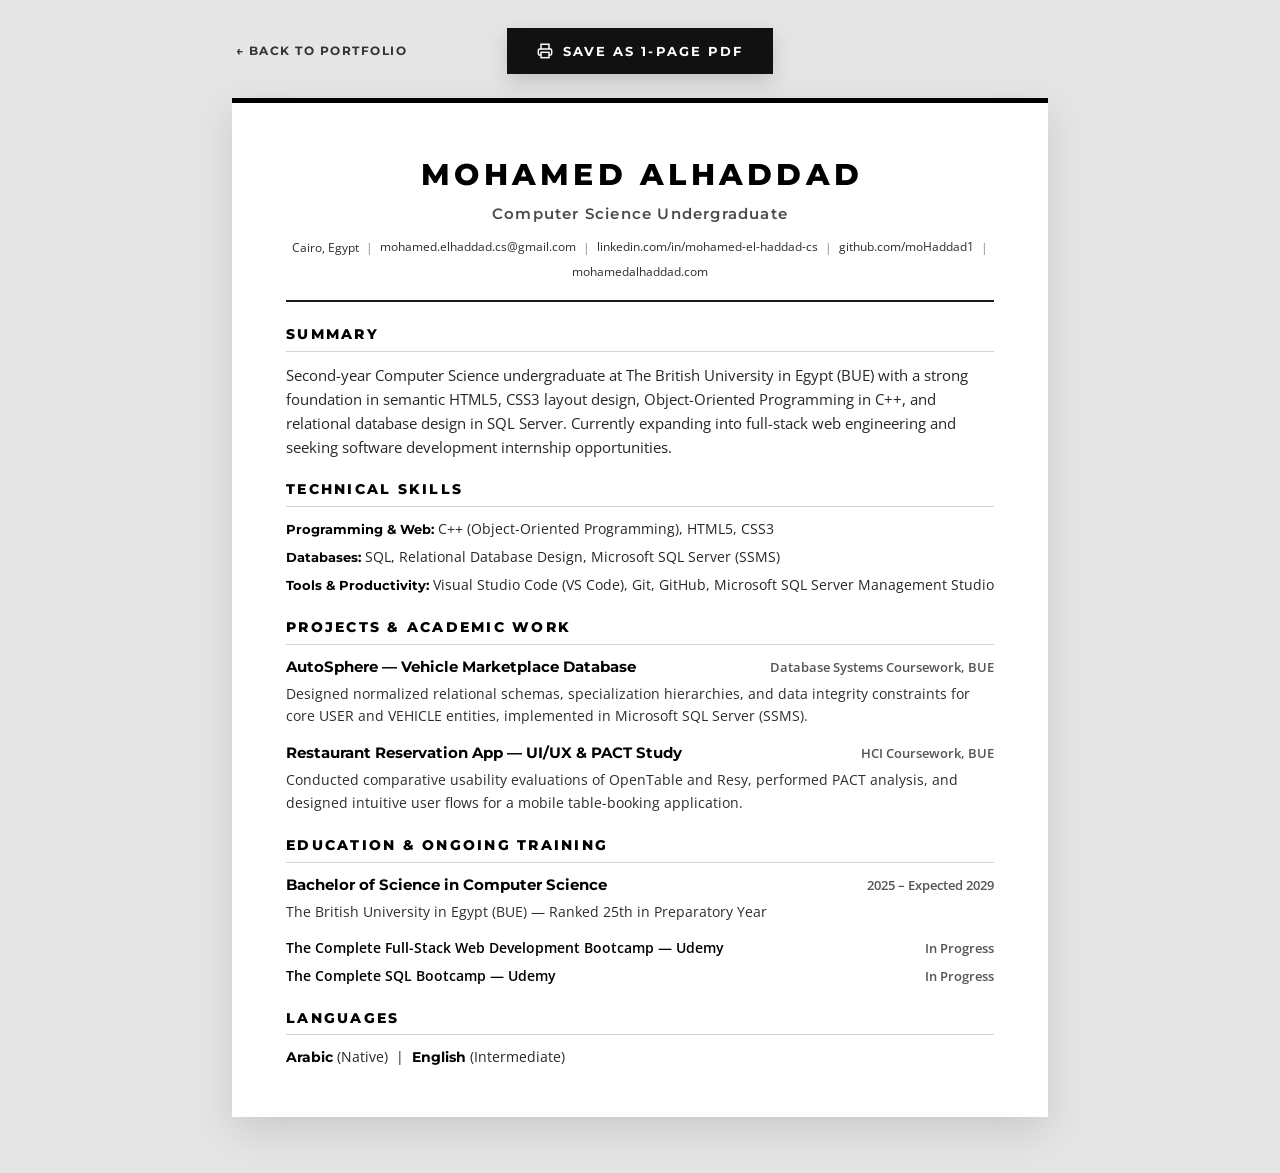
==== resume.html @ 69bde85a "Initial portfolio upload" ====
<!DOCTYPE html>
<html lang="en">
<head>
  <meta charset="UTF-8" />
  <meta name="viewport" content="width=device-width, initial-scale=1.0" />
  <meta
    name="description"
    content="Resume of Mohamed Alhaddad — Computer Science Undergraduate at The British University in Egypt (BUE)."
  />
  <meta name="author" content="Mohamed Alhaddad" />
  <title>Mohamed Alhaddad — Resume</title>

  <link rel="icon" type="image/svg+xml" href="favicon.svg" />

  <link rel="preconnect" href="https://fonts.googleapis.com" />
  <link rel="preconnect" href="https://fonts.gstatic.com" crossorigin />
  <link
    href="https://fonts.googleapis.com/css2?family=Montserrat:wght@600;700;800&family=Open+Sans:wght@400;500;600;700&display=swap"
    rel="stylesheet"
  />

  <link rel="stylesheet" href="css/resume.css" />
</head>
<body>
  <!-- Screen-Only Action Bar -->
  <div class="resume-toolbar">
    <a href="index.html" class="back-link">&larr; Back to Portfolio</a>
    <button type="button" class="print-btn" id="save-pdf-btn" onclick="window.print()">
      <svg viewBox="0 0 24 24" width="16" height="16" fill="none" stroke="currentColor" stroke-width="2.2" aria-hidden="true">
        <path d="M6 9V2h12v7" />
        <path d="M6 18H4a2 2 0 0 1-2-2v-5a2 2 0 0 1 2-2h16a2 2 0 0 1 2 2v5a2 2 0 0 1-2 2h-2" />
        <rect x="6" y="14" width="12" height="8" />
      </svg>
      <span>SAVE AS 1-PAGE PDF</span>
    </button>
  </div>

  <!-- Crisp 1-Page A4 / Letter Resume Sheet -->
  <main class="resume-sheet" aria-label="Mohamed Alhaddad Resume">
    <header class="resume-header">
      <h1 class="resume-name">MOHAMED ALHADDAD</h1>
      <p class="resume-role">Computer Science Undergraduate</p>
      <div class="resume-contact-line">
        <span>Cairo, Egypt</span>
        <span class="contact-sep" aria-hidden="true">|</span>
        <a href="mailto:mohamed.elhaddad.cs@gmail.com">mohamed.elhaddad.cs@gmail.com</a>
        <span class="contact-sep" aria-hidden="true">|</span>
        <a
          href="https://www.linkedin.com/in/mohamed-el-haddad-cs/"
          target="_blank"
          rel="noopener noreferrer"
        >
          linkedin.com/in/mohamed-el-haddad-cs
        </a>
        <span class="contact-sep" aria-hidden="true">|</span>
        <a
          href="https://github.com/moHaddad1"
          target="_blank"
          rel="noopener noreferrer"
        >
          github.com/moHaddad1
        </a>
        <span class="contact-sep" aria-hidden="true">|</span>
        <a
          href="https://mohamedalhaddad.com"
          target="_blank"
          rel="noopener noreferrer"
        >
          mohamedalhaddad.com
        </a>
      </div>
    </header>

    <!-- Summary -->
    <section class="resume-section" aria-labelledby="sec-summary">
      <h2 class="resume-section-title" id="sec-summary">Summary</h2>
      <p class="resume-summary">
        Second-year Computer Science undergraduate at The British University in Egypt (BUE) with a strong foundation in semantic HTML5, CSS3 layout design, Object-Oriented Programming in C++, and relational database design in SQL Server. Currently expanding into full-stack web engineering and seeking software development internship opportunities.
      </p>
    </section>

    <!-- Technical Skills -->
    <section class="resume-section" aria-labelledby="sec-skills">
      <h2 class="resume-section-title" id="sec-skills">Technical Skills</h2>
      <ul class="skills-list">
        <li>
          <strong>Programming &amp; Web:</strong> C++ (Object-Oriented Programming), HTML5, CSS3
        </li>
        <li>
          <strong>Databases:</strong> SQL, Relational Database Design, Microsoft SQL Server (SSMS)
        </li>
        <li>
          <strong>Tools &amp; Productivity:</strong> Visual Studio Code (VS Code), Git, GitHub, Microsoft SQL Server Management Studio
        </li>
      </ul>
    </section>

    <!-- Projects & Academic Work -->
    <section class="resume-section" aria-labelledby="sec-projects">
      <h2 class="resume-section-title" id="sec-projects">Projects &amp; Academic Work</h2>

      <article class="resume-entry">
        <div class="entry-header">
          <h3 class="entry-title">AutoSphere — Vehicle Marketplace Database</h3>
          <span class="entry-meta">Database Systems Coursework, BUE</span>
        </div>
        <p class="entry-desc">
          Designed normalized relational schemas, specialization hierarchies, and data integrity constraints for core USER and VEHICLE entities, implemented in Microsoft SQL Server (SSMS).
        </p>
      </article>

      <article class="resume-entry">
        <div class="entry-header">
          <h3 class="entry-title">Restaurant Reservation App — UI/UX &amp; PACT Study</h3>
          <span class="entry-meta">HCI Coursework, BUE</span>
        </div>
        <p class="entry-desc">
          Conducted comparative usability evaluations of OpenTable and Resy, performed PACT analysis, and designed intuitive user flows for a mobile table-booking application.
        </p>
      </article>
    </section>

    <!-- Education & Ongoing Training -->
    <section class="resume-section" aria-labelledby="sec-education">
      <h2 class="resume-section-title" id="sec-education">Education &amp; Ongoing Training</h2>

      <article class="resume-entry">
        <div class="entry-header">
          <h3 class="entry-title">Bachelor of Science in Computer Science</h3>
          <span class="entry-meta">2025 &ndash; Expected 2029</span>
        </div>
        <p class="entry-desc">
          The British University in Egypt (BUE) &mdash; Ranked 25th in Preparatory Year
        </p>
      </article>

      <ul class="training-list">
        <li class="training-item">
          <span class="training-title">The Complete Full-Stack Web Development Bootcamp &mdash; Udemy</span>
          <span class="training-meta">In Progress</span>
        </li>
        <li class="training-item">
          <span class="training-title">The Complete SQL Bootcamp &mdash; Udemy</span>
          <span class="training-meta">In Progress</span>
        </li>
      </ul>
    </section>

    <!-- Languages -->
    <section class="resume-section" aria-labelledby="sec-languages">
      <h2 class="resume-section-title" id="sec-languages">Languages</h2>
      <p class="resume-languages">
        <strong>Arabic</strong> (Native) &nbsp;|&nbsp; <strong>English</strong> (Intermediate)
      </p>
    </section>
  </main>
</body>
</html>
---- css/resume.css ----
/* ==========================================================================
   RESUME PAGE STYLESHEET — 1-PAGE PRINT-OPTIMIZED A4 / LETTER LAYOUT
   ========================================================================== */

*,
*::before,
*::after {
  box-sizing: border-box;
  margin: 0;
  padding: 0;
}

html {
  font-size: 16px;
}

body {
  font-family: 'Open Sans', -apple-system, BlinkMacSystemFont, sans-serif;
  background-color: #e5e5e5;
  color: #1a1a1a;
  line-height: 1.55;
  min-height: 100vh;
  padding: 28px 20px 56px;
  -webkit-font-smoothing: antialiased;
}

a {
  color: inherit;
  text-decoration: none;
}

/* ================= TOP ACTION TOOLBAR ================= */
.resume-toolbar {
  max-width: 816px;
  margin: 0 auto 24px;
  display: flex;
  align-items: center;
  justify-content: center;
  position: relative;
}

.back-link {
  position: absolute;
  left: 0;
  font-family: 'Montserrat', sans-serif;
  font-size: 0.78rem;
  font-weight: 700;
  letter-spacing: 0.12em;
  text-transform: uppercase;
  color: #333333;
  padding: 8px 4px;
  transition: color 0.2s ease, transform 0.2s ease;
}

.back-link:hover {
  color: #000000;
  transform: translateX(-3px);
}

.print-btn {
  display: inline-flex;
  align-items: center;
  justify-content: center;
  gap: 10px;
  background-color: #111111;
  color: #ffffff;
  border: 2px solid #111111;
  font-family: 'Montserrat', sans-serif;
  font-size: 0.82rem;
  font-weight: 700;
  letter-spacing: 0.16em;
  text-transform: uppercase;
  padding: 13px 28px;
  cursor: pointer;
  box-shadow: 0 8px 20px rgba(0, 0, 0, 0.14);
  transition: background-color 0.22s ease, color 0.22s ease, transform 0.22s ease, box-shadow 0.22s ease;
}

.print-btn:hover {
  background-color: #000000;
  transform: translateY(-2px);
  box-shadow: 0 12px 26px rgba(0, 0, 0, 0.22);
}

.print-btn:focus-visible,
.back-link:focus-visible,
.resume-sheet a:focus-visible {
  outline: 2px solid #000000;
  outline-offset: 3px;
}

/* ================= CRISP A4 / LETTER RESUME SHEET ================= */
.resume-sheet {
  max-width: 816px;
  margin: 0 auto;
  background-color: #ffffff;
  padding: 48px 54px;
  box-shadow: 0 14px 38px rgba(0, 0, 0, 0.12);
  border-top: 5px solid #000000;
}

/* Header */
.resume-header {
  text-align: center;
  padding-bottom: 18px;
  margin-bottom: 22px;
  border-bottom: 2px solid #1a1a1a;
}

.resume-name {
  font-family: 'Montserrat', sans-serif;
  font-size: 1.9rem;
  font-weight: 800;
  letter-spacing: 0.14em;
  text-indent: 0.14em;
  color: #000000;
  margin-bottom: 4px;
}

.resume-role {
  font-family: 'Montserrat', sans-serif;
  font-size: 0.94rem;
  font-weight: 600;
  letter-spacing: 0.08em;
  color: #4a4a4a;
  margin-bottom: 12px;
}

.resume-contact-line {
  display: flex;
  flex-wrap: wrap;
  justify-content: center;
  align-items: center;
  gap: 4px 7px;
  font-size: 0.78rem;
  color: #2d2d2d;
}

.resume-contact-line a {
  border-bottom: 1px solid transparent;
  transition: border-color 0.2s ease;
}

.resume-contact-line a:hover {
  border-bottom-color: #000000;
}

.contact-sep {
  color: #888888;
}

/* Sections */
.resume-section {
  margin-bottom: 20px;
}

.resume-section:last-child {
  margin-bottom: 0;
}

.resume-section-title {
  font-family: 'Montserrat', sans-serif;
  font-size: 0.88rem;
  font-weight: 800;
  letter-spacing: 0.16em;
  text-transform: uppercase;
  color: #000000;
  padding-bottom: 5px;
  margin-bottom: 11px;
  border-bottom: 1.5px solid #d4d4d4;
}

.resume-summary {
  font-size: 0.91rem;
  line-height: 1.65;
  color: #262626;
}

/* Technical Skills List */
.skills-list {
  list-style: none;
  display: flex;
  flex-direction: column;
  gap: 6px;
  font-size: 0.9rem;
  color: #262626;
}

.skills-list strong {
  font-family: 'Montserrat', sans-serif;
  font-size: 0.84rem;
  font-weight: 700;
  color: #000000;
}

/* Projects & Education Entries */
.resume-entry {
  margin-bottom: 14px;
}

.resume-entry:last-child {
  margin-bottom: 0;
}

.entry-header {
  display: flex;
  justify-content: space-between;
  align-items: baseline;
  flex-wrap: wrap;
  gap: 4px 14px;
  margin-bottom: 4px;
}

.entry-title {
  font-family: 'Montserrat', sans-serif;
  font-size: 0.93rem;
  font-weight: 700;
  color: #000000;
}

.entry-meta {
  font-size: 0.83rem;
  font-weight: 600;
  color: #555555;
}

.entry-desc {
  font-size: 0.89rem;
  line-height: 1.6;
  color: #2d2d2d;
}

.entry-bullets {
  margin-left: 18px;
  font-size: 0.89rem;
  line-height: 1.6;
  color: #2d2d2d;
}

.entry-bullets li + li {
  margin-top: 3px;
}

.training-list {
  list-style: none;
  margin-top: 10px;
  display: flex;
  flex-direction: column;
  gap: 6px;
}

.training-item {
  display: flex;
  justify-content: space-between;
  align-items: baseline;
  flex-wrap: wrap;
  gap: 4px 12px;
  font-size: 0.89rem;
  color: #262626;
}

.training-title {
  font-weight: 600;
  color: #000000;
}

.training-meta {
  font-size: 0.83rem;
  color: #555555;
  font-weight: 600;
}

/* Languages */
.resume-languages {
  font-size: 0.9rem;
  color: #262626;
}

.resume-languages strong {
  font-family: 'Montserrat', sans-serif;
  font-size: 0.85rem;
  color: #000000;
}

/* ================= MOBILE RESPONSIVE ================= */
@media (max-width: 720px) {
  body {
    padding: 18px 12px 36px;
  }

  .resume-toolbar {
    flex-direction: column;
    gap: 12px;
  }

  .back-link {
    position: static;
  }

  .resume-sheet {
    padding: 28px 22px;
  }

  .resume-name {
    font-size: 1.4rem;
    letter-spacing: 0.1em;
    text-indent: 0.1em;
  }
}

/* ================= STRICT 1-PAGE PRINT / PDF STYLES ================= */
@page {
  margin: 0.4in;
  size: auto;
}

@media print {
  html,
  body {
    background: #ffffff !important;
    padding: 0 !important;
    margin: 0 !important;
    min-height: auto !important;
    color: #000000 !important;
    -webkit-print-color-adjust: exact;
    print-color-adjust: exact;
  }

  .resume-toolbar {
    display: none !important;
  }

  .resume-sheet {
    max-width: 100% !important;
    width: 100% !important;
    margin: 0 !important;
    padding: 0 !important;
    box-shadow: none !important;
    border-top: none !important;
  }

  .resume-header {
    padding-bottom: 10pt;
    margin-bottom: 12pt;
    border-bottom: 1.5pt solid #000000;
  }

  .resume-name {
    font-size: 18pt;
    margin-bottom: 2pt;
  }

  .resume-role {
    font-size: 9.5pt;
    margin-bottom: 6pt;
  }

  .resume-contact-line {
    font-size: 8.5pt;
    gap: 3pt 6pt;
  }

  .resume-section {
    margin-bottom: 11pt;
    break-inside: avoid;
    page-break-inside: avoid;
  }

  .resume-section-title {
    font-size: 9pt;
    padding-bottom: 3pt;
    margin-bottom: 6pt;
  }

  .resume-summary,
  .skills-list,
  .entry-desc,
  .entry-bullets,
  .training-item,
  .resume-languages {
    font-size: 9.2pt;
    line-height: 1.45;
  }

  .entry-title {
    font-size: 9.5pt;
  }

  .entry-meta,
  .training-meta {
    font-size: 8.5pt;
  }

  .resume-entry {
    margin-bottom: 8pt;
    break-inside: avoid;
    page-break-inside: avoid;
  }

  .skills-list,
  .training-list {
    gap: 3.5pt;
  }
}
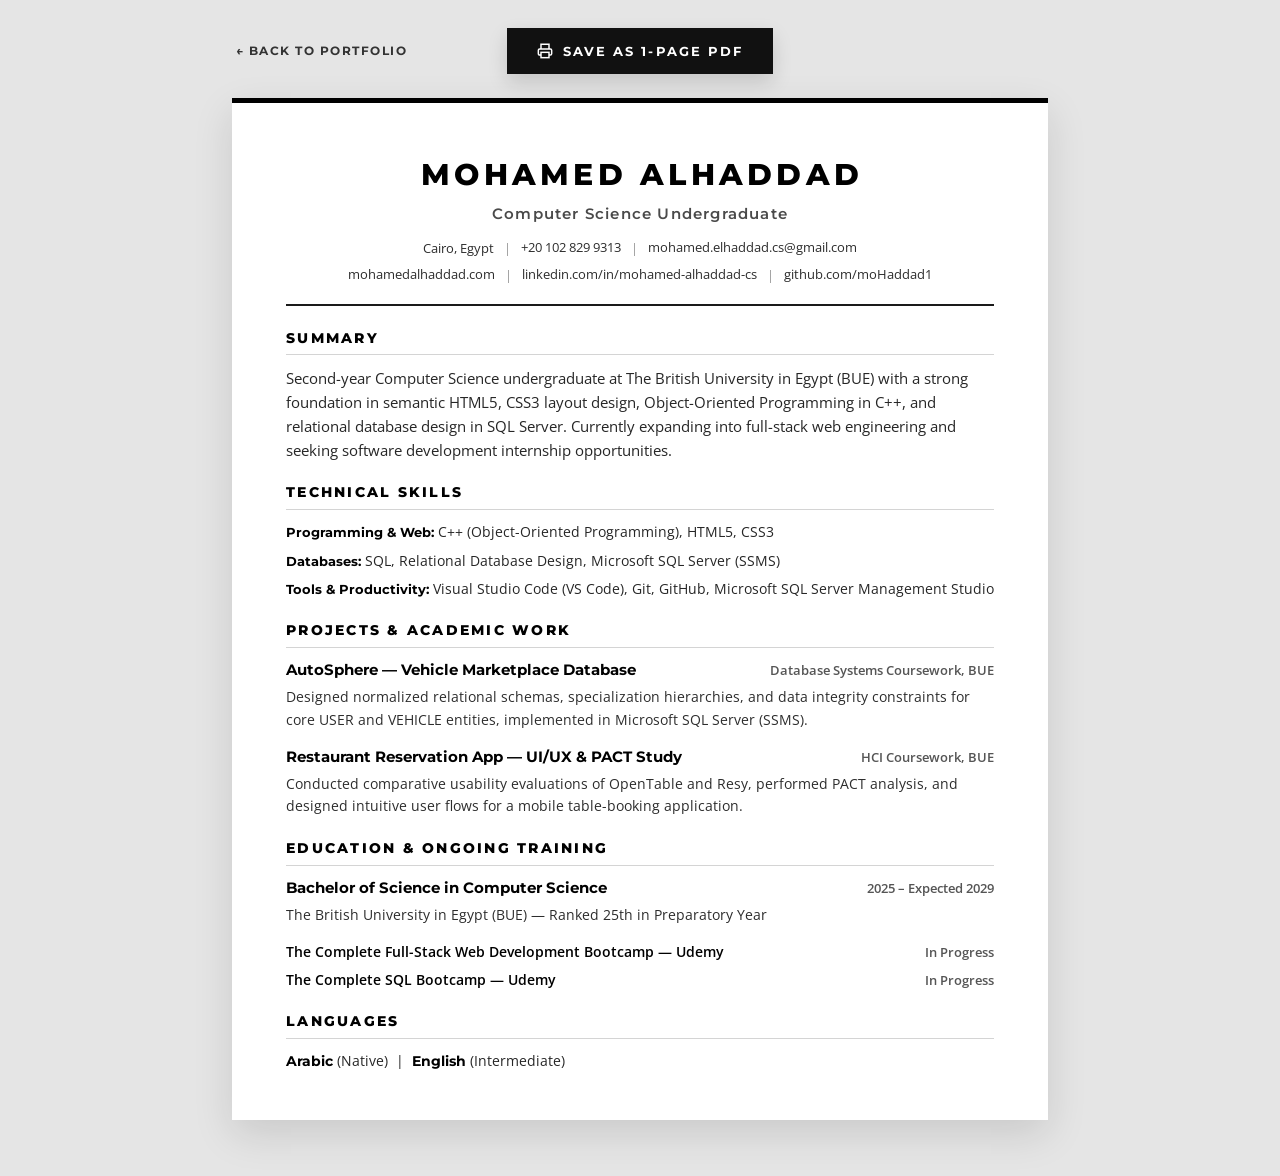
==== commit 5b9dde83: "Add files via upload" ====
--- a/resume.html
+++ b/resume.html
@@ -20,6 +20,64 @@
   />
 
   <link rel="stylesheet" href="css/resume.css" />
+  <style>
+    .resume-contact-rows {
+      display: flex;
+      flex-direction: column;
+      align-items: center;
+      gap: 5px;
+    }
+
+    .resume-contact-row {
+      display: flex;
+      flex-wrap: wrap;
+      justify-content: center;
+      align-items: center;
+      gap: 4px 10px;
+      font-size: 0.83rem;
+      color: #2d2d2d;
+    }
+
+    .resume-contact-row a {
+      color: inherit;
+      text-decoration: none;
+      border-bottom: 1px solid transparent;
+      transition: border-color 0.2s ease;
+    }
+
+    .resume-contact-row a:hover {
+      border-bottom-color: #000000;
+    }
+
+    .resume-contact-row .contact-sep {
+      color: #999999;
+      user-select: none;
+    }
+
+    @media (min-width: 640px) {
+      .resume-contact-row {
+        flex-wrap: nowrap;
+      }
+    }
+
+    @media print {
+      .resume-contact-rows {
+        gap: 2.5pt;
+      }
+
+      .resume-contact-row {
+        flex-wrap: nowrap;
+        font-size: 8.5pt;
+        gap: 0 7pt;
+      }
+
+      .resume-contact-row a {
+        color: inherit !important;
+        text-decoration: none !important;
+        border-bottom: none !important;
+      }
+    }
+  </style>
 </head>
 <body>
   <!-- Screen-Only Action Bar -->
@@ -40,34 +98,39 @@
     <header class="resume-header">
       <h1 class="resume-name">MOHAMED ALHADDAD</h1>
       <p class="resume-role">Computer Science Undergraduate</p>
-      <div class="resume-contact-line">
-        <span>Cairo, Egypt</span>
-        <span class="contact-sep" aria-hidden="true">|</span>
-        <a href="mailto:mohamed.elhaddad.cs@gmail.com">mohamed.elhaddad.cs@gmail.com</a>
-        <span class="contact-sep" aria-hidden="true">|</span>
-        <a
-          href="https://www.linkedin.com/in/mohamed-el-haddad-cs/"
-          target="_blank"
-          rel="noopener noreferrer"
-        >
-          linkedin.com/in/mohamed-el-haddad-cs
-        </a>
-        <span class="contact-sep" aria-hidden="true">|</span>
-        <a
-          href="https://github.com/moHaddad1"
-          target="_blank"
-          rel="noopener noreferrer"
-        >
-          github.com/moHaddad1
-        </a>
-        <span class="contact-sep" aria-hidden="true">|</span>
-        <a
-          href="https://mohamedalhaddad.com"
-          target="_blank"
-          rel="noopener noreferrer"
-        >
-          mohamedalhaddad.com
-        </a>
+      <div class="resume-contact-rows" aria-label="Contact details">
+        <div class="resume-contact-row">
+          <span>Cairo, Egypt</span>
+          <span class="contact-sep" aria-hidden="true">|</span>
+          <a href="tel:+201028299313">+20 102 829 9313</a>
+          <span class="contact-sep" aria-hidden="true">|</span>
+          <a href="mailto:mohamed.elhaddad.cs@gmail.com">mohamed.elhaddad.cs@gmail.com</a>
+        </div>
+        <div class="resume-contact-row">
+          <a
+            href="https://mohamedalhaddad.com"
+            target="_blank"
+            rel="noopener noreferrer"
+          >
+            mohamedalhaddad.com
+          </a>
+          <span class="contact-sep" aria-hidden="true">|</span>
+          <a
+            href="https://www.linkedin.com/in/mohamed-alhaddad-cs/"
+            target="_blank"
+            rel="noopener noreferrer"
+          >
+            linkedin.com/in/mohamed-alhaddad-cs
+          </a>
+          <span class="contact-sep" aria-hidden="true">|</span>
+          <a
+            href="https://github.com/moHaddad1"
+            target="_blank"
+            rel="noopener noreferrer"
+          >
+            github.com/moHaddad1
+          </a>
+        </div>
       </div>
     </header>
 
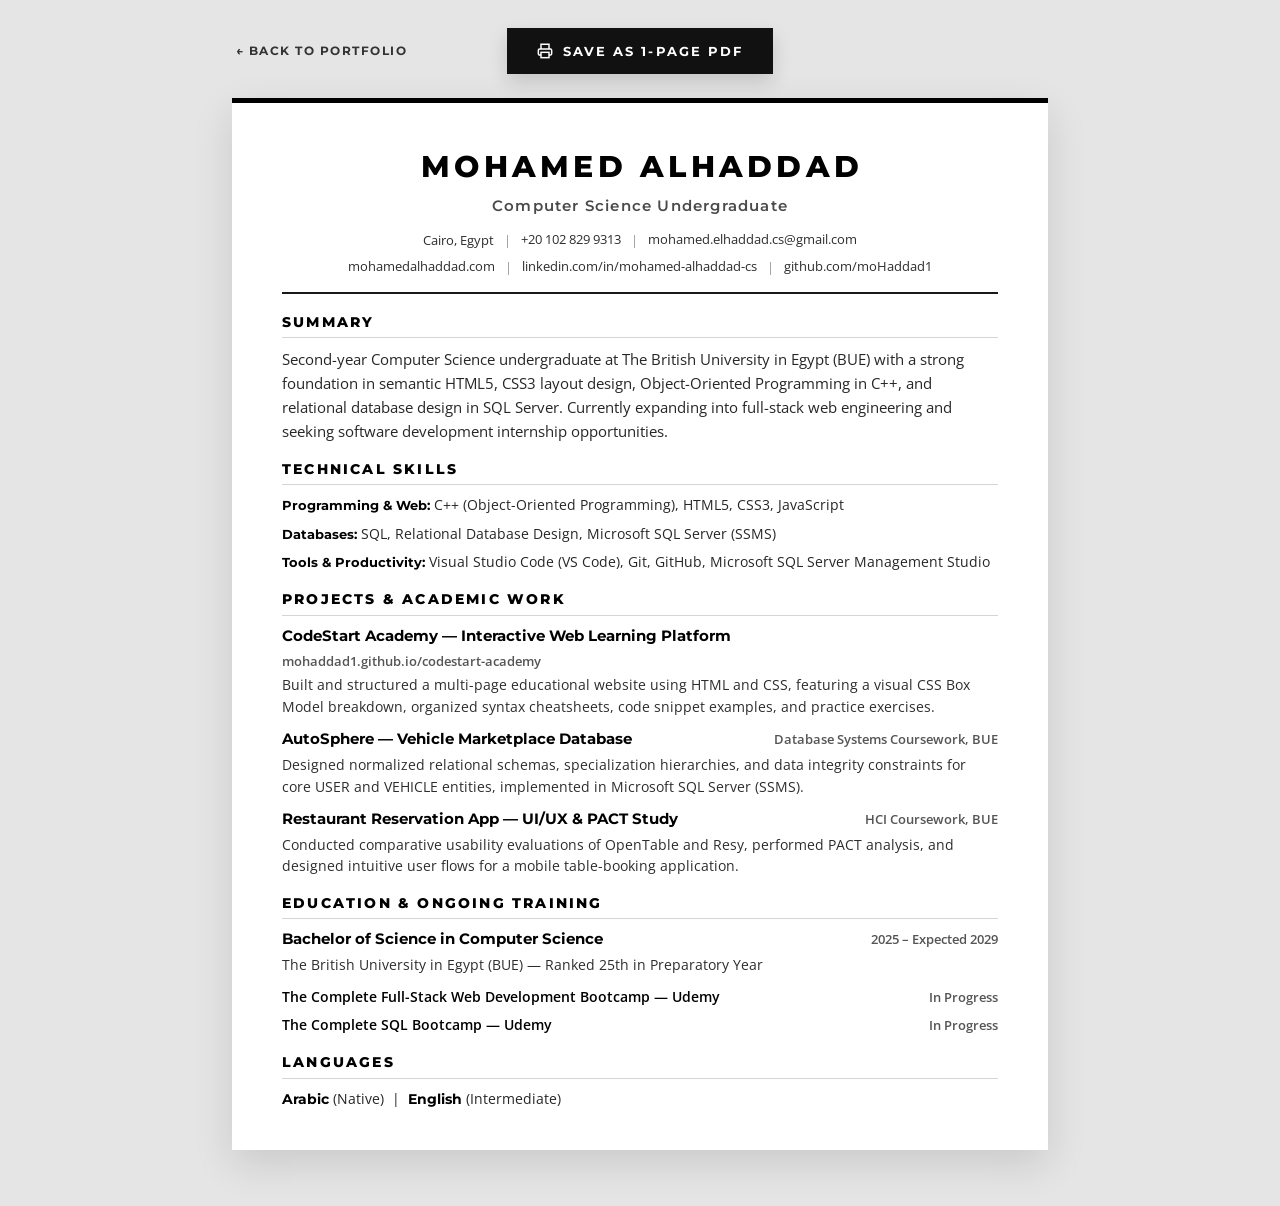
==== commit 5c816038: "Add files via upload" ====
--- a/resume.html
+++ b/resume.html
@@ -147,7 +147,7 @@
       <h2 class="resume-section-title" id="sec-skills">Technical Skills</h2>
       <ul class="skills-list">
         <li>
-          <strong>Programming &amp; Web:</strong> C++ (Object-Oriented Programming), HTML5, CSS3
+          <strong>Programming &amp; Web:</strong> C++ (Object-Oriented Programming), HTML5, CSS3, JavaScript
         </li>
         <li>
           <strong>Databases:</strong> SQL, Relational Database Design, Microsoft SQL Server (SSMS)
@@ -161,6 +161,25 @@
     <!-- Projects & Academic Work -->
     <section class="resume-section" aria-labelledby="sec-projects">
       <h2 class="resume-section-title" id="sec-projects">Projects &amp; Academic Work</h2>
+
+      <article class="resume-entry">
+        <div class="entry-header">
+          <h3 class="entry-title">CodeStart Academy — Interactive Web Learning Platform</h3>
+          <span class="entry-meta">
+            <a
+              href="https://mohaddad1.github.io/codestart-academy/"
+              target="_blank"
+              rel="noopener"
+              class="entry-meta-link"
+            >
+              mohaddad1.github.io/codestart-academy
+            </a>
+          </span>
+        </div>
+        <p class="entry-desc">
+          Built and structured a multi-page educational website using HTML and CSS, featuring a visual CSS Box Model breakdown, organized syntax cheatsheets, code snippet examples, and practice exercises.
+        </p>
+      </article>
 
       <article class="resume-entry">
         <div class="entry-header">
--- a/css/resume.css
+++ b/css/resume.css
@@ -94,7 +94,7 @@
   max-width: 816px;
   margin: 0 auto;
   background-color: #ffffff;
-  padding: 48px 54px;
+  padding: 40px 50px;
   box-shadow: 0 14px 38px rgba(0, 0, 0, 0.12);
   border-top: 5px solid #000000;
 }
@@ -102,8 +102,8 @@
 /* Header */
 .resume-header {
   text-align: center;
-  padding-bottom: 18px;
-  margin-bottom: 22px;
+  padding-bottom: 14px;
+  margin-bottom: 18px;
   border-bottom: 2px solid #1a1a1a;
 }
 
@@ -151,7 +151,7 @@
 
 /* Sections */
 .resume-section {
-  margin-bottom: 20px;
+  margin-bottom: 16px;
 }
 
 .resume-section:last-child {
@@ -160,13 +160,13 @@
 
 .resume-section-title {
   font-family: 'Montserrat', sans-serif;
-  font-size: 0.88rem;
+  font-size: 0.86rem;
   font-weight: 800;
   letter-spacing: 0.16em;
   text-transform: uppercase;
   color: #000000;
-  padding-bottom: 5px;
-  margin-bottom: 11px;
+  padding-bottom: 4px;
+  margin-bottom: 9px;
   border-bottom: 1.5px solid #d4d4d4;
 }
 
@@ -195,7 +195,7 @@
 
 /* Projects & Education Entries */
 .resume-entry {
-  margin-bottom: 14px;
+  margin-bottom: 11px;
 }
 
 .resume-entry:last-child {
@@ -208,25 +208,39 @@
   align-items: baseline;
   flex-wrap: wrap;
   gap: 4px 14px;
-  margin-bottom: 4px;
+  margin-bottom: 3px;
 }
 
 .entry-title {
   font-family: 'Montserrat', sans-serif;
-  font-size: 0.93rem;
+  font-size: 0.91rem;
   font-weight: 700;
   color: #000000;
 }
 
 .entry-meta {
-  font-size: 0.83rem;
+  font-size: 0.81rem;
   font-weight: 600;
   color: #555555;
 }
 
+.entry-meta a,
+.entry-meta-link {
+  color: inherit;
+  text-decoration: none;
+  border-bottom: 1px solid transparent;
+  transition: border-color 0.2s ease, color 0.2s ease;
+}
+
+.entry-meta a:hover,
+.entry-meta-link:hover {
+  color: #000000;
+  border-bottom-color: #000000;
+}
+
 .entry-desc {
-  font-size: 0.89rem;
-  line-height: 1.6;
+  font-size: 0.87rem;
+  line-height: 1.55;
   color: #2d2d2d;
 }
 
@@ -310,7 +324,7 @@
 
 /* ================= STRICT 1-PAGE PRINT / PDF STYLES ================= */
 @page {
-  margin: 0.4in;
+  margin: 0.35in 0.4in;
   size: auto;
 }
 
@@ -340,19 +354,19 @@
   }
 
   .resume-header {
-    padding-bottom: 10pt;
-    margin-bottom: 12pt;
+    padding-bottom: 7pt;
+    margin-bottom: 9pt;
     border-bottom: 1.5pt solid #000000;
   }
 
   .resume-name {
-    font-size: 18pt;
+    font-size: 16.5pt;
     margin-bottom: 2pt;
   }
 
   .resume-role {
-    font-size: 9.5pt;
-    margin-bottom: 6pt;
+    font-size: 9pt;
+    margin-bottom: 4.5pt;
   }
 
   .resume-contact-line {
@@ -361,15 +375,15 @@
   }
 
   .resume-section {
-    margin-bottom: 11pt;
+    margin-bottom: 8.5pt;
     break-inside: avoid;
     page-break-inside: avoid;
   }
 
   .resume-section-title {
-    font-size: 9pt;
-    padding-bottom: 3pt;
-    margin-bottom: 6pt;
+    font-size: 8.6pt;
+    padding-bottom: 2pt;
+    margin-bottom: 4.5pt;
   }
 
   .resume-summary,
@@ -378,27 +392,42 @@
   .entry-bullets,
   .training-item,
   .resume-languages {
-    font-size: 9.2pt;
-    line-height: 1.45;
+    font-size: 8.8pt;
+    line-height: 1.38;
+  }
+
+  .entry-header {
+    margin-bottom: 1.5pt;
   }
 
   .entry-title {
-    font-size: 9.5pt;
+    font-size: 9pt;
   }
 
   .entry-meta,
   .training-meta {
-    font-size: 8.5pt;
+    font-size: 8.2pt;
+  }
+
+  .entry-meta a,
+  .entry-meta-link {
+    color: inherit !important;
+    text-decoration: none !important;
+    border-bottom: none !important;
   }
 
   .resume-entry {
-    margin-bottom: 8pt;
+    margin-bottom: 6pt;
     break-inside: avoid;
     page-break-inside: avoid;
   }
 
   .skills-list,
   .training-list {
-    gap: 3.5pt;
-  }
-}
+    gap: 2.5pt;
+  }
+
+  .training-list {
+    margin-top: 5pt;
+  }
+}
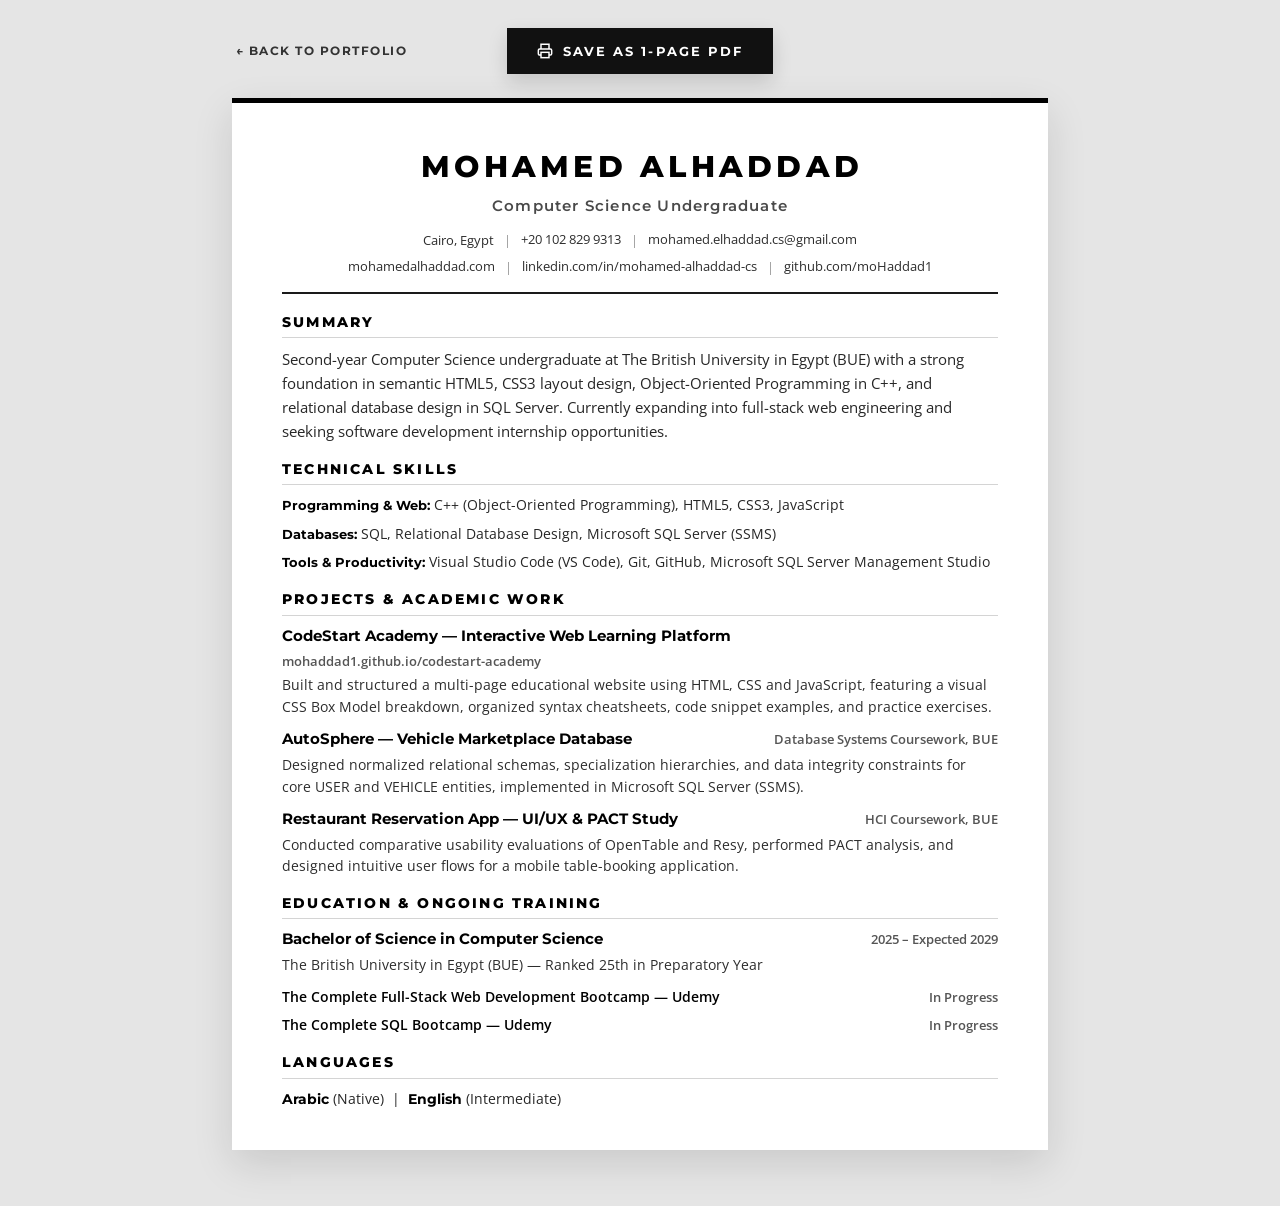
==== commit a5b0a88e: "Add files via upload" ====
--- a/resume.html
+++ b/resume.html
@@ -177,7 +177,7 @@
           </span>
         </div>
         <p class="entry-desc">
-          Built and structured a multi-page educational website using HTML and CSS, featuring a visual CSS Box Model breakdown, organized syntax cheatsheets, code snippet examples, and practice exercises.
+          Built and structured a multi-page educational website using HTML, CSS and JavaScript, featuring a visual CSS Box Model breakdown, organized syntax cheatsheets, code snippet examples, and practice exercises.
         </p>
       </article>
 
